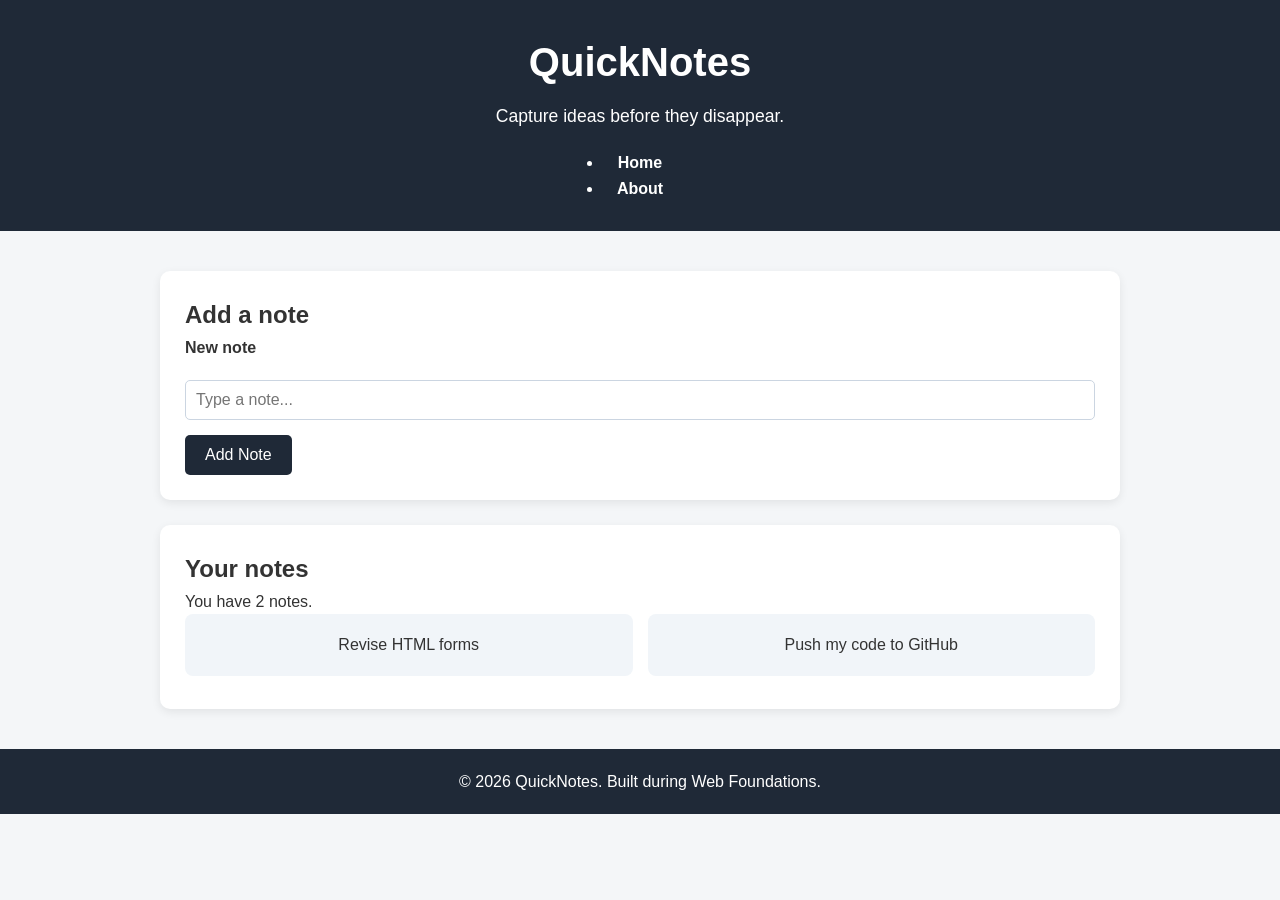
==== web-foundationss-days/day2/index.html @ d9d6065e "Day 2 assignment" ====
<!DOCTYPE html>
<html lang="en">
  <head>
    <meta charset="UTF-8" />
    <meta name="viewport" content="width=device-width, initial-scale=1.0" />
    <title>QuickNotes</title>
    <link rel="stylesheet" href="style.css">
  </head>
  <body>
    <header>
      <h1>QuickNotes</h1>
      <p>Capture ideas before they disappear.</p>
      <nav>
        <ul>
          <li><a href="index.html">Home</a></li>
          <li><a href="about.html">About</a></li>
        </ul>
      </nav>    
    </header>
 
    <main>
      <section>
        <h2>Add a note</h2>
        <form id="note-form">
          <label for="note-input">New note</label>
          <input type="text" id="note-input" placeholder="Type a note..." />
          <button type="submit">Add Note</button>
        </form>
      </section>
 
      <section>
        <h2>Your notes</h2>
        <p id="note-count">You have 2 notes.</p>
        <ul id="notes-list">
          <li>Revise HTML forms</li>
          <li>Push my code to GitHub</li>
        </ul>
      </section>
    </main>
 
    <footer>
      <p>&copy; 2026 QuickNotes. Built during Web Foundations.</p>
    </footer>
  </body>
</html>
---- web-foundationss-days/day2/style.css ----
/* =========================
   RESET
========================= */

* {
    margin: 0;
    padding: 0;
    box-sizing: border-box;
}


/* =========================
   BASE BODY STYLES
========================= */

body {
    font-family: Arial, Helvetica, sans-serif;
    line-height: 1.6;
    background-color: #f4f6f8;
    color: #333;
}


/* =========================
   HEADER
========================= */

header {
    background-color: #1f2937;
    color: white;
    text-align: center;
    padding: 30px 20px;
}

header h1 {
    font-size: 2.5rem;
    margin-bottom: 8px;
}

header p {
    font-size: 1.1rem;
    margin-bottom: 20px;
}


/* =========================
   NAVIGATION
========================= */

nav {
    display: flex;
    justify-content: center;
    align-items: center;
    gap: 25px;
}

nav a {
    color: white;
    text-decoration: none;
    font-weight: bold;
    padding: 8px 14px;
    border-radius: 5px;
    transition: background-color 0.3s ease,
                transform 0.3s ease;
}

nav a:hover {
    background-color: #374151;
    transform: translateY(-2px);
}


/* =========================
   MAIN
========================= */

main {
    max-width: 1000px;
    margin: 40px auto;
    padding: 0 20px;
}

main > h2 {
    text-align: center;
    margin-bottom: 20px;
    font-size: 2rem;
}


/* =========================
   SECTIONS / CARDS
========================= */

section {
    background-color: white;
    padding: 25px;
    margin-bottom: 25px;
    border-radius: 10px;
    box-shadow: 0 3px 10px rgba(0, 0, 0, 0.08);
}

section h3 {
    margin-bottom: 15px;
}


/* =========================
   LISTS
========================= */

section ol,
section ul {
    padding-left: 25px;
}

section li {
    margin-bottom: 8px;
}


/* =========================
   FEATURES GRID
========================= */

section ul {
    display: grid;
    grid-template-columns: repeat(auto-fit, minmax(180px, 1fr));
    gap: 15px;
    padding-left: 0;
    list-style: none;
}

section ul li {
    background-color: #f1f5f9;
    padding: 18px;
    border-radius: 8px;
    text-align: center;
    transition: transform 0.3s ease,
                box-shadow 0.3s ease;
}

section ul li:hover {
    transform: translateY(-4px);
    box-shadow: 0 4px 10px rgba(0, 0, 0, 0.12);
}


/* =========================
   TABLE
========================= */

table {
    width: 100%;
    border-collapse: collapse;
    margin-top: 15px;
}

th,
td {
    border: 1px solid #d1d5db;
    padding: 12px;
    text-align: left;
}

th {
    background-color: #1f2937;
    color: white;
}

tr:nth-child(even) {
    background-color: #f8fafc;
}


/* =========================
   FORM
========================= */

form {
    display: flex;
    flex-direction: column;
    gap: 15px;
}

form div {
    display: flex;
    flex-direction: column;
}

label {
    font-weight: bold;
    margin-bottom: 5px;
}

input,
textarea {
    width: 100%;
    padding: 10px;
    border: 1px solid #cbd5e1;
    border-radius: 5px;
    font-family: inherit;
    font-size: 1rem;
}

textarea {
    resize: vertical;
}

input:focus,
textarea:focus {
    outline: 2px solid #64748b;
}


/* =========================
   BUTTON
========================= */

button {
    align-self: flex-start;
    background-color: #1f2937;
    color: white;
    border: none;
    padding: 11px 20px;
    border-radius: 5px;
    cursor: pointer;
    font-size: 1rem;
    transition: background-color 0.3s ease,
                transform 0.3s ease;
}

button:hover {
    background-color: #374151;
    transform: translateY(-2px);
}


/* =========================
   FOOTER
========================= */

footer {
    background-color: #1f2937;
    color: white;
    text-align: center;
    padding: 20px;
    margin-top: 40px;
}


/* =========================
   SMALL SCREENS
========================= */

@media (max-width: 600px) {

    header {
        padding: 20px 10px;
    }

    header h1 {
        font-size: 1.8rem;
    }

    header p {
        font-size: 0.95rem;
    }

    nav {
        gap: 10px;
    }

    nav a {
        padding: 6px 10px;
        font-size: 0.9rem;
    }

    main {
        margin: 25px auto;
        padding: 0 12px;
    }

    section {
        padding: 18px;
    }

    th,
    td {
        padding: 8px;
        font-size: 0.9rem;
    }
}
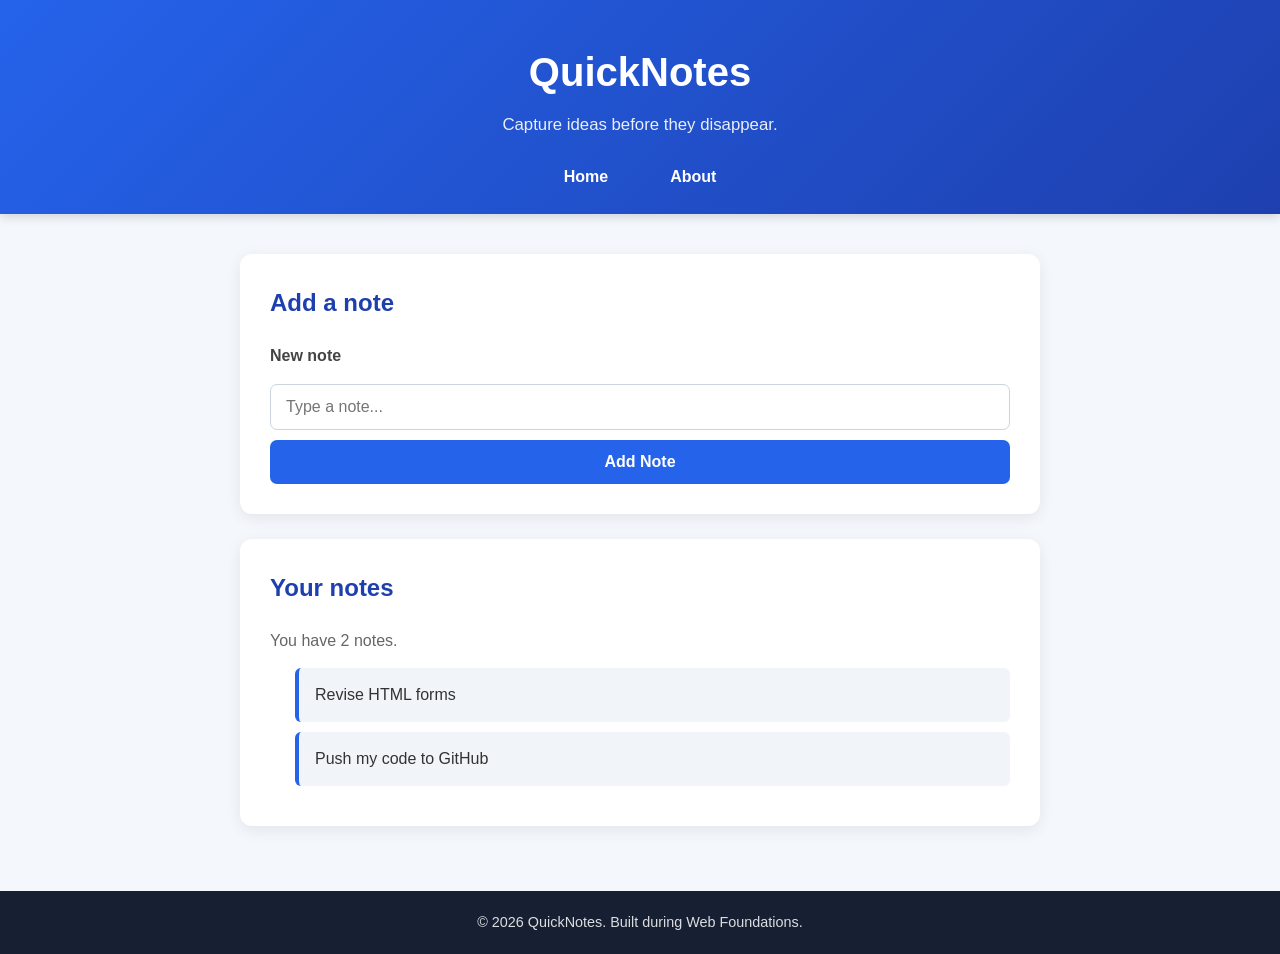
==== commit 45b12a29: "Day 2 assignent" ====
--- a/web-foundationss-days/day2/index.html
+++ b/web-foundationss-days/day2/index.html
@@ -1,10 +1,10 @@
-<!DOCTYPE html>
+<!doctype html>
 <html lang="en">
   <head>
     <meta charset="UTF-8" />
     <meta name="viewport" content="width=device-width, initial-scale=1.0" />
     <title>QuickNotes</title>
-    <link rel="stylesheet" href="style.css">
+    <link rel="stylesheet" href="style.css" />
   </head>
   <body>
     <header>
@@ -15,9 +15,9 @@
           <li><a href="index.html">Home</a></li>
           <li><a href="about.html">About</a></li>
         </ul>
-      </nav>    
+      </nav>
     </header>
- 
+
     <main>
       <section>
         <h2>Add a note</h2>
@@ -27,7 +27,7 @@
           <button type="submit">Add Note</button>
         </form>
       </section>
- 
+
       <section>
         <h2>Your notes</h2>
         <p id="note-count">You have 2 notes.</p>
@@ -37,9 +37,9 @@
         </ul>
       </section>
     </main>
- 
+
     <footer>
       <p>&copy; 2026 QuickNotes. Built during Web Foundations.</p>
     </footer>
   </body>
-</html>+</html>
--- a/web-foundationss-days/day2/style.css
+++ b/web-foundationss-days/day2/style.css
@@ -1,112 +1,132 @@
 /* =========================
-   RESET
+   GENERAL STYLES
 ========================= */
 
 * {
-    margin: 0;
-    padding: 0;
-    box-sizing: border-box;
-}
-
-
-/* =========================
-   BASE BODY STYLES
-========================= */
+  margin: 0;
+  padding: 0;
+  box-sizing: border-box;
+}
+
+html {
+    scroll-behavior: smooth;
+}
 
 body {
-    font-family: Arial, Helvetica, sans-serif;
-    line-height: 1.6;
-    background-color: #f4f6f8;
-    color: #333;
-}
-
+  font-family: Arial, Helvetica, sans-serif;
+  background-color: #f4f7fb;
+  color: #333;
+  line-height: 1.6;
+  min-height: 100vh;
+  display: flex;
+  flex-direction: column;
+}
 
 /* =========================
    HEADER
 ========================= */
 
 header {
-    background-color: #1f2937;
-    color: white;
-    text-align: center;
-    padding: 30px 20px;
+  background: linear-gradient(135deg, #2563eb, #1e40af);
+  color: white;
+  text-align: center;
+  padding: 40px 20px 25px;
+  box-shadow: 0 3px 10px rgba(0, 0, 0, 0.15);
 }
 
 header h1 {
-    font-size: 2.5rem;
-    margin-bottom: 8px;
+  font-size: 2.5rem;
+  margin-bottom: 8px;
 }
 
 header p {
-    font-size: 1.1rem;
-    margin-bottom: 20px;
-}
-
+  font-size: 1.05rem;
+  opacity: 0.9;
+}
 
 /* =========================
    NAVIGATION
 ========================= */
 
 nav {
-    display: flex;
-    justify-content: center;
-    align-items: center;
-    gap: 25px;
+  margin-top: 25px;
+}
+
+nav ul {
+  list-style: none;
+  display: flex;
+  justify-content: center;
+  gap: 30px;
 }
 
 nav a {
-    color: white;
-    text-decoration: none;
-    font-weight: bold;
-    padding: 8px 14px;
-    border-radius: 5px;
-    transition: background-color 0.3s ease,
-                transform 0.3s ease;
+  color: white;
+  text-decoration: none;
+  font-weight: bold;
+  padding: 8px 16px;
+  border-radius: 6px;
+  transition: 0.3s ease;
 }
 
 nav a:hover {
-    background-color: #374151;
-    transform: translateY(-2px);
-}
-
-
-/* =========================
-   MAIN
+  background-color: rgba(255, 255, 255, 0.2);
+}
+
+/* =========================
+   MAIN CONTENT
 ========================= */
 
 main {
-    max-width: 1000px;
-    margin: 40px auto;
-    padding: 0 20px;
+  width: 90%;
+  max-width: 800px;
+  margin: 40px auto;
+  flex: 1;
 }
 
 main > h2 {
     text-align: center;
+    color: #1d4ed8;
     margin-bottom: 20px;
     font-size: 2rem;
 }
 
-
-/* =========================
-   SECTIONS / CARDS
-========================= */
+main > p {
+    background-color: white;
+    padding: 20px;
+    border-radius: 10px;
+    margin-bottom: 25px;
+    box-shadow: 0 2px 8px rgba(0, 0, 0, 0.08);
+}
+
+
+/* =========================
+   SECTIONS
+   ========================= */
 
 section {
-    background-color: white;
-    padding: 25px;
-    margin-bottom: 25px;
-    border-radius: 10px;
-    box-shadow: 0 3px 10px rgba(0, 0, 0, 0.08);
-}
+  background-color: white;
+  padding: 30px;
+  margin-bottom: 25px;
+  border-radius: 12px;
+  box-shadow: 0 4px 15px rgba(0, 0, 0, 0.08);
+}
+
+section h2 {
+  color: #1e40af;
+  margin-bottom: 20px;
+  font-size: 1.5rem;
+}
+
 
 section h3 {
+    color: #2563eb;
     margin-bottom: 15px;
-}
-
+    font-size: 1.4rem;
+}
 
 /* =========================
    LISTS
-========================= */
+   ========================= */
 
 section ol,
 section ul {
@@ -114,45 +134,23 @@
 }
 
 section li {
-    margin-bottom: 8px;
-}
-
-
-/* =========================
-   FEATURES GRID
-========================= */
-
-section ul {
-    display: grid;
-    grid-template-columns: repeat(auto-fit, minmax(180px, 1fr));
-    gap: 15px;
-    padding-left: 0;
-    list-style: none;
-}
-
-section ul li {
-    background-color: #f1f5f9;
-    padding: 18px;
-    border-radius: 8px;
-    text-align: center;
-    transition: transform 0.3s ease,
-                box-shadow 0.3s ease;
-}
-
-section ul li:hover {
-    transform: translateY(-4px);
-    box-shadow: 0 4px 10px rgba(0, 0, 0, 0.12);
-}
-
+    margin-bottom: 10px;
+}
+
+section li::marker {
+    color: #2563eb;
+    font-weight: bold;
+}
 
 /* =========================
    TABLE
-========================= */
+   ========================= */
 
 table {
     width: 100%;
     border-collapse: collapse;
     margin-top: 15px;
+    background-color: white;
 }
 
 th,
@@ -163,7 +161,7 @@
 }
 
 th {
-    background-color: #1f2937;
+    background-color: #2563eb;
     color: white;
 }
 
@@ -171,122 +169,258 @@
     background-color: #f8fafc;
 }
 
-
-/* =========================
-   FORM
-========================= */
+tr:hover {
+    background-color: #eaf1ff;
+}
+
+/* =========================
+   FEEDBACK FORM
+   ========================= */
 
 form {
-    display: flex;
-    flex-direction: column;
-    gap: 15px;
+    margin-top: 20px;
 }
 
 form div {
-    display: flex;
-    flex-direction: column;
+    margin-bottom: 15px;
 }
 
 label {
+    display: block;
     font-weight: bold;
-    margin-bottom: 5px;
+    margin-bottom: 6px;
+    color: #374151;
 }
 
 input,
 textarea {
     width: 100%;
-    padding: 10px;
+    padding: 12px;
     border: 1px solid #cbd5e1;
-    border-radius: 5px;
+    border-radius: 6px;
+    font-size: 1rem;
     font-family: inherit;
-    font-size: 1rem;
+    outline: none;
+    transition: border-color 0.3s ease, box-shadow 0.3s ease;
+}
+
+input:focus,
+textarea:focus {
+    border-color: #2563eb;
+    box-shadow: 0 0 0 3px rgba(37, 99, 235, 0.15);
 }
 
 textarea {
     resize: vertical;
-}
-
-input:focus,
-textarea:focus {
-    outline: 2px solid #64748b;
-}
-
+    min-height: 120px;
+}
 
 /* =========================
    BUTTON
-========================= */
+   ========================= */
 
 button {
-    align-self: flex-start;
-    background-color: #1f2937;
+    background-color: #2563eb;
     color: white;
     border: none;
-    padding: 11px 20px;
-    border-radius: 5px;
+    padding: 12px 22px;
+    border-radius: 6px;
+    font-size: 1rem;
+    font-weight: bold;
     cursor: pointer;
-    font-size: 1rem;
-    transition: background-color 0.3s ease,
-                transform 0.3s ease;
+    transition: background-color 0.3s ease, transform 0.2s ease;
 }
 
 button:hover {
-    background-color: #374151;
+    background-color: #1d4ed8;
     transform: translateY(-2px);
 }
 
+button:active {
+    transform: translateY(0);
+}
+
+/* =========================
+   FORM
+========================= */
+
+#note-form {
+  display: flex;
+  flex-direction: column;
+  gap: 10px;
+}
+
+#note-form label {
+  font-weight: bold;
+  color: #444;
+}
+
+#note-input {
+  width: 100%;
+  padding: 13px 15px;
+  border: 1px solid #ccd4df;
+  border-radius: 7px;
+  font-size: 1rem;
+  outline: none;
+  transition: 0.3s ease;
+}
+
+#note-input:focus {
+  border-color: #2563eb;
+  box-shadow: 0 0 0 3px rgba(37, 99, 235, 0.15);
+}
+
+button {
+  background-color: #2563eb;
+  color: white;
+  border: none;
+  padding: 13px 20px;
+  border-radius: 7px;
+  font-size: 1rem;
+  font-weight: bold;
+  cursor: pointer;
+  transition: 0.3s ease;
+}
+
+button:hover {
+  background-color: #1e40af;
+  transform: translateY(-1px);
+}
+
+/* =========================
+   NOTE COUNT
+========================= */
+
+#note-count {
+  color: #666;
+  margin-bottom: 15px;
+}
+
+/* =========================
+   NOTES LIST
+========================= */
+
+#notes-list {
+  list-style: none;
+}
+
+#notes-list li {
+  background-color: #f1f5f9;
+  border-left: 4px solid #2563eb;
+  margin-bottom: 10px;
+  padding: 14px 16px;
+  border-radius: 6px;
+  transition: 0.3s ease;
+}
+
+#notes-list li:hover {
+  background-color: #e2e8f0;
+  transform: translateX(4px);
+}
 
 /* =========================
    FOOTER
 ========================= */
 
 footer {
-    background-color: #1f2937;
-    color: white;
-    text-align: center;
+  background-color: #172033;
+  color: white;
+  text-align: center;
+  padding: 20px;
+  margin-top: auto;
+}
+
+footer p {
+  font-size: 0.9rem;
+  opacity: 0.85;
+}
+
+/* =========================
+   RESPONSIVE DESIGN
+========================= */
+
+/* Tablets */
+@media (max-width: 768px) {
+  header {
+    padding: 25px 15px;
+  }
+
+  header h1 {
+    font-size: 2rem;
+  }
+
+  header p {
+    font-size: 0.95rem;
+  }
+
+  nav ul {
+    gap: 15px;
+  }
+
+  nav a {
+    padding: 7px 12px;
+  }
+
+  main {
+    width: 94%;
+    margin: 25px auto;
+  }
+
+  main > h2 {
+    font-size: 1.8rem;
+  }
+
+  section {
     padding: 20px;
-    margin-top: 40px;
-}
-
-
-/* =========================
-   SMALL SCREENS
-========================= */
-
-@media (max-width: 600px) {
-
-    header {
-        padding: 20px 10px;
-    }
-
-    header h1 {
-        font-size: 1.8rem;
-    }
-
-    header p {
-        font-size: 0.95rem;
-    }
-
-    nav {
-        gap: 10px;
-    }
-
-    nav a {
-        padding: 6px 10px;
-        font-size: 0.9rem;
-    }
-
-    main {
-        margin: 25px auto;
-        padding: 0 12px;
-    }
-
-    section {
-        padding: 18px;
-    }
-
-    th,
-    td {
-        padding: 8px;
-        font-size: 0.9rem;
-    }
-}+  }
+
+  section h2 {
+    font-size: 1.3rem;
+  }
+
+  button {
+    width: 100%;
+  }
+}
+
+/* Mobile Devices */
+@media (max-width: 480px) {
+  header {
+    padding: 20px 10px;
+  }
+
+  header h1 {
+    font-size: 1.7rem;
+  }
+
+  header p {
+    font-size: 0.9rem;
+  }
+
+  nav ul {
+    flex-direction: column;
+    gap: 10px;
+  }
+
+  main {
+    width: 96%;
+    margin: 20px auto;
+  }
+
+  main > h2 {
+    font-size: 1.5rem;
+  }
+
+  section {
+    padding: 15px;
+  }
+
+  section h2 {
+    font-size: 1.2rem;
+  }
+
+  button {
+    padding: 10px 15px;
+    font-size: 0.95rem;
+  }
+}
